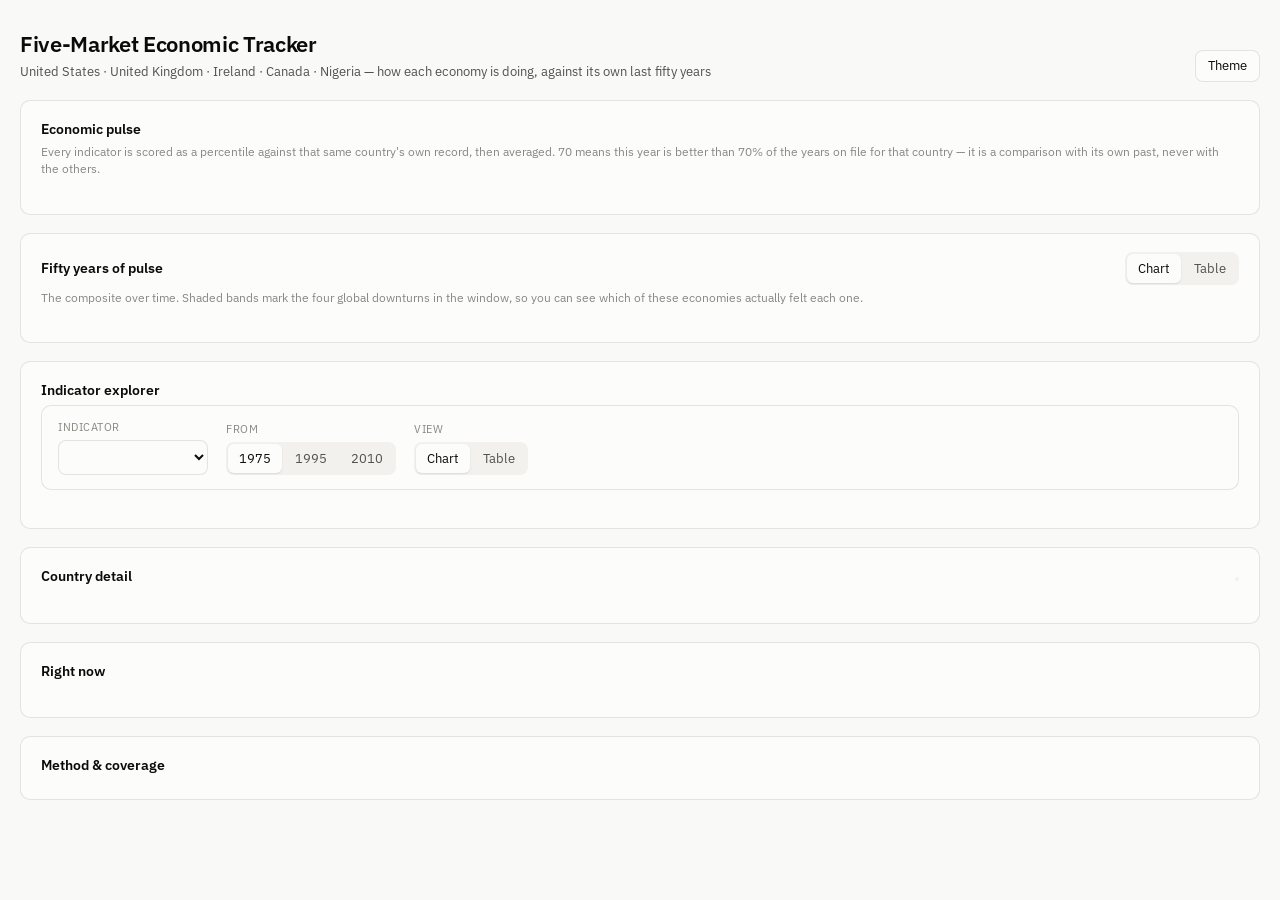
==== web/econ.html @ 4184ecdd "Use the GOV_WGI_ ids the governance series now live under The probe settled it: source=3 is right, b" ====
<!doctype html>
<html lang="en">
<head>
  <meta charset="utf-8">
  <meta name="viewport" content="width=device-width, initial-scale=1">
  <title>Five-Market Economic Tracker</title>
  <link rel="preconnect" href="https://fonts.googleapis.com">
  <link rel="preconnect" href="https://fonts.gstatic.com" crossorigin>
  <link rel="stylesheet" href="https://fonts.googleapis.com/css2?family=IBM+Plex+Mono:wght@400;500;600&family=IBM+Plex+Sans:wght@400;500;600&display=swap">
  <link rel="stylesheet" href="styles.css">
  <link rel="stylesheet" href="econ.css">
  <link rel="icon" href="data:image/svg+xml,<svg xmlns='http://www.w3.org/2000/svg' viewBox='0 0 16 16'><text y='13' font-size='13'>🌍</text></svg>">
</head>
<body>
<div class="shell">

  <header class="topbar">
    <div class="brand">
      <h1>Five-Market Economic Tracker</h1>
      <p class="sub" id="subtitle">United States · United Kingdom · Ireland · Canada · Nigeria — how each economy is doing, against its own last fifty years</p>
    </div>
    <div class="topbar-right">
      <p class="meta" id="meta"></p>
      <button class="btn" id="theme" type="button" aria-label="Switch colour theme">Theme</button>
    </div>
  </header>

  <div id="banners"></div>

  <!-- 1 ─ the headline read -->
  <section class="card">
    <div class="card-head">
      <h2>Economic pulse</h2>
      <span class="meta" id="pulse-asof"></span>
    </div>
    <p class="card-note">
      Every indicator is scored as a percentile against that same country's own record, then averaged.
      70 means this year is better than 70% of the years on file for that country — it is a comparison
      with its own past, never with the others.
    </p>
    <div class="pulse-grid" id="pulse-grid"></div>
  </section>

  <!-- 2 ─ the fifty-year view -->
  <section class="card">
    <div class="card-head">
      <h2>Fifty years of pulse</h2>
      <div class="seg" id="pulse-view" role="group" aria-label="Pulse view">
        <button type="button" data-view="chart" aria-pressed="true">Chart</button>
        <button type="button" data-view="table" aria-pressed="false">Table</button>
      </div>
    </div>
    <p class="card-note">
      The composite over time. Shaded bands mark the four global downturns in the window, so you can
      see which of these economies actually felt each one.
    </p>
    <div id="pulse-chart"></div>
    <div id="pulse-table" hidden></div>
  </section>

  <!-- 3 ─ one indicator, five countries -->
  <section class="card">
    <div class="card-head"><h2>Indicator explorer</h2></div>
    <div class="filters" role="group" aria-label="Explorer controls">
      <div class="field">
        <label class="label" for="indicator">Indicator</label>
        <select id="indicator"></select>
      </div>
      <div class="field">
        <span class="label" id="range-label">From</span>
        <div class="seg" id="range-filter" role="group" aria-labelledby="range-label">
          <button type="button" data-start="1975" aria-pressed="true">1975</button>
          <button type="button" data-start="1995" aria-pressed="false">1995</button>
          <button type="button" data-start="2010" aria-pressed="false">2010</button>
        </div>
      </div>
      <div class="field">
        <span class="label" id="explorer-view-label">View</span>
        <div class="seg" id="explorer-view" role="group" aria-labelledby="explorer-view-label">
          <button type="button" data-view="chart" aria-pressed="true">Chart</button>
          <button type="button" data-view="table" aria-pressed="false">Table</button>
        </div>
      </div>
    </div>
    <p class="card-note" id="indicator-note"></p>
    <div id="explorer-chart"></div>
    <div id="explorer-table" hidden></div>
    <div id="explorer-ranking"></div>
  </section>

  <!-- 4 ─ one country, everything -->
  <section class="card">
    <div class="card-head">
      <h2>Country detail</h2>
      <div class="seg" id="country-filter" role="group" aria-label="Country"></div>
    </div>
    <p class="card-note" id="country-note"></p>
    <div id="country-detail"></div>
  </section>

  <!-- 5 ─ the part no API covers -->
  <section class="card" id="context-card">
    <div class="card-head">
      <h2>Right now</h2>
      <span class="meta" id="context-asof"></span>
    </div>
    <p class="card-note" id="context-note"></p>
    <div id="context-body"></div>
  </section>

  <!-- 6 ─ how to read all of this -->
  <section class="card">
    <div class="card-head"><h2>Method &amp; coverage</h2></div>
    <div id="method-body"></div>
  </section>

  <footer class="foot" id="foot"></footer>
</div>
<script src="econ.js"></script>
</body>
</html>
---- web/styles.css ----
/* Palette: validated with the dataviz palette validator (3 categorical slots,
   all-pairs, light + dark). Exchange hues are always paired with a text label,
   which is also the relief for aqua's sub-3:1 contrast on the light surface. */

:root {
  color-scheme: light;
  --page: #f9f9f7;
  --surface: #fcfcfb;
  --surface-sunk: #f2f1ed;
  --ink: #0b0b0b;
  --ink-2: #52514e;
  --muted: #898781;
  --grid: #e1e0d9;
  --axis: #c3c2b7;
  --border: rgba(11, 11, 11, 0.10);
  --ring: rgba(42, 120, 214, 0.35);

  --down: #d03b3b;          /* status: critical */
  --down-soft: rgba(208, 59, 59, 0.12);
  --up: #006300;            /* delta up, light-surface success text */
  --up-soft: rgba(0, 99, 0, 0.10);
  --warn: #fab219;

  --series-1: #2a78d6;
  --ex-NYSE: #2a78d6;
  --ex-NASDAQ: #eb6834;
  --ex-LSE: #1baf7a;

  --radius: 10px;
  /* Plex Sans for text, Plex Mono for every figure: market data is read in
     columns, and monospaced digits keep those columns honest. Both degrade to
     the system stack if the webfont does not load. */
  --font: "IBM Plex Sans", system-ui, -apple-system, "Segoe UI", sans-serif;
  --font-mono: "IBM Plex Mono", ui-monospace, SFMono-Regular, Menlo, monospace;
}

@media (prefers-color-scheme: dark) {
  :root:not([data-theme="light"]) {
    color-scheme: dark;
    --page: #0d0d0d;
    --surface: #1a1a19;
    --surface-sunk: #232322;
    --ink: #ffffff;
    --ink-2: #c3c2b7;
    --muted: #898781;
    --grid: #2c2c2a;
    --axis: #383835;
    --border: rgba(255, 255, 255, 0.10);
    --ring: rgba(57, 135, 229, 0.45);
    --down: #d03b3b;
    --down-soft: rgba(208, 59, 59, 0.20);
    --up: #0ca30c;
    --up-soft: rgba(12, 163, 12, 0.16);
    --series-1: #3987e5;
    --ex-NYSE: #3987e5;
    --ex-NASDAQ: #d95926;
    --ex-LSE: #199e70;
  }
}

:root[data-theme="dark"] {
  color-scheme: dark;
  --page: #0d0d0d;
  --surface: #1a1a19;
  --surface-sunk: #232322;
  --ink: #ffffff;
  --ink-2: #c3c2b7;
  --muted: #898781;
  --grid: #2c2c2a;
  --axis: #383835;
  --border: rgba(255, 255, 255, 0.10);
  --ring: rgba(57, 135, 229, 0.45);
  --down: #d03b3b;
  --down-soft: rgba(208, 59, 59, 0.20);
  --up: #0ca30c;
  --up-soft: rgba(12, 163, 12, 0.16);
  --series-1: #3987e5;
  --ex-NYSE: #3987e5;
  --ex-NASDAQ: #d95926;
  --ex-LSE: #199e70;
}

* { box-sizing: border-box; }

body {
  margin: 0;
  padding: 0 20px 64px;
  background: var(--page);
  color: var(--ink);
  font-family: var(--font);
  font-size: 14px;
  line-height: 1.45;
  -webkit-font-smoothing: antialiased;
}

.shell { max-width: 1240px; margin: 0 auto; }

/* ---------- top bar ---------- */

.topbar {
  display: flex;
  flex-wrap: wrap;
  align-items: flex-end;
  justify-content: space-between;
  gap: 16px;
  padding: 28px 0 18px;
}

h1 { font-size: 22px; font-weight: 600; margin: 0; letter-spacing: -0.015em; }
.sub { margin: 3px 0 0; color: var(--ink-2); font-size: 13px; }

.topbar-right { display: flex; align-items: center; gap: 10px; flex-wrap: wrap; }

.meta {
  color: var(--muted);
  font-size: 12px;
  text-align: right;
  line-height: 1.5;
}
.meta strong { color: var(--ink-2); font-weight: 500; }

/* ---------- controls ---------- */

button, select, input[type="search"], input[type="range"] {
  font-family: inherit;
  font-size: 13px;
  color: var(--ink);
}

.btn {
  background: var(--surface);
  border: 1px solid var(--border);
  border-radius: 8px;
  padding: 7px 12px;
  cursor: pointer;
  line-height: 1.2;
}
.btn:hover { background: var(--surface-sunk); }
.btn:focus-visible, .seg button:focus-visible, select:focus-visible,
input:focus-visible, .bar-row:focus-visible {
  outline: 2px solid var(--ring);
  outline-offset: 2px;
}

.filters {
  display: flex;
  flex-wrap: wrap;
  align-items: flex-end;
  gap: 14px 18px;
  padding: 14px 16px;
  margin-bottom: 18px;
  background: var(--surface);
  border: 1px solid var(--border);
  border-radius: var(--radius);
}

.field { display: flex; flex-direction: column; gap: 5px; }
.field > label, .field > span.label {
  font-size: 11px;
  text-transform: uppercase;
  letter-spacing: 0.05em;
  color: var(--muted);
}

.seg { display: flex; background: var(--surface-sunk); border-radius: 8px; padding: 2px; gap: 2px; }
.seg button {
  border: 0;
  background: transparent;
  border-radius: 6px;
  padding: 6px 11px;
  cursor: pointer;
  color: var(--ink-2);
  display: inline-flex;
  align-items: center;
  gap: 6px;
}
.seg button[aria-pressed="true"] { background: var(--surface); color: var(--ink); box-shadow: 0 1px 2px rgba(0,0,0,0.10); }
.seg .dot { width: 8px; height: 8px; border-radius: 50%; flex: none; }

select, input[type="search"] {
  background: var(--surface);
  border: 1px solid var(--border);
  border-radius: 8px;
  padding: 7px 10px;
  min-width: 150px;
}

input[type="range"] { width: 170px; accent-color: var(--series-1); }
.range-row { display: flex; align-items: center; gap: 10px; }
.range-value { color: var(--ink); min-width: 88px; }
.range-value.num { font-family: var(--font-mono); font-size: 12px; }

.check { display: inline-flex; align-items: center; gap: 7px; cursor: pointer; padding-bottom: 7px; }
.check input { accent-color: var(--series-1); width: 15px; height: 15px; }

/* ---------- banner ---------- */

.banner {
  display: flex;
  gap: 10px;
  align-items: flex-start;
  padding: 11px 14px;
  border-radius: var(--radius);
  border: 1px solid var(--border);
  background: var(--surface);
  margin-bottom: 16px;
  font-size: 13px;
  color: var(--ink-2);
}
.banner.is-demo { border-left: 3px solid var(--warn); }
.banner.is-error { border-left: 3px solid var(--down); }
.banner code {
  background: var(--surface-sunk);
  padding: 1px 5px;
  border-radius: 4px;
  font-size: 12px;
}

/* ---------- cards & KPIs ---------- */

.card {
  background: var(--surface);
  border: 1px solid var(--border);
  border-radius: var(--radius);
  padding: 18px 20px 20px;
  margin-bottom: 18px;
}

.card-head { display: flex; justify-content: space-between; align-items: baseline; gap: 12px; margin-bottom: 4px; }
.card h2 { font-size: 14px; font-weight: 600; margin: 0; }
.card-note { font-size: 12px; color: var(--muted); margin: 0 0 16px; }

.kpis {
  display: grid;
  grid-template-columns: repeat(auto-fit, minmax(190px, 1fr));
  gap: 14px;
  margin-bottom: 18px;
}
.kpi {
  background: var(--surface);
  border: 1px solid var(--border);
  border-radius: var(--radius);
  padding: 14px 16px 15px;
}
.kpi .label { font-size: 11px; text-transform: uppercase; letter-spacing: 0.05em; color: var(--muted); }
.kpi .value {
  font-family: var(--font-mono);
  font-size: 29px;
  font-weight: 500;
  letter-spacing: -0.02em;
  margin-top: 4px;
  line-height: 1.1;
}
.kpi .value.down { color: var(--down); }
.kpi .foot { font-size: 12px; color: var(--ink-2); margin-top: 3px; }

/* ---------- charts ---------- */

.chart { margin-top: 6px; }

.bar-row {
  display: grid;
  grid-template-columns: 148px 1fr 104px;
  align-items: center;
  gap: 12px;
  padding: 3px 0;
  border-radius: 6px;
}
.bar-row:hover { background: var(--surface-sunk); }
.bar-label { text-align: right; overflow: hidden; }
.bar-label .tick { font-family: var(--font-mono); font-weight: 600; letter-spacing: -0.02em; }
.bar-label .sub2 { color: var(--muted); font-size: 11px; display: block; overflow: hidden; text-overflow: ellipsis; white-space: nowrap; }

.bar-track { position: relative; height: 22px; display: flex; align-items: center; }
.bar {
  height: 14px;
  border-radius: 0 4px 4px 0;
  background: var(--down);
  min-width: 2px;
}
.bar.up { background: var(--up); }
.bar-value {
  font-family: var(--font-mono);
  font-size: 12px;
  font-variant-numeric: tabular-nums;
  white-space: nowrap;
  color: var(--ink-2);
  text-align: right;
}
.bar-label .repeat {
  color: var(--down);
  font-size: 10px;
  letter-spacing: -1px;
  margin-left: 4px;
  vertical-align: 1px;
}

.axis {
  display: flex;
  justify-content: space-between;
  margin: 0 116px 0 160px;
  padding-top: 6px;
  border-top: 1px solid var(--axis);
  color: var(--muted);
  font-family: var(--font-mono);
  font-size: 11px;
  font-variant-numeric: tabular-nums;
}
.axis-title { margin-left: 160px; color: var(--muted); font-size: 11px; padding-top: 2px; }

.exchange-bars { display: flex; flex-direction: column; gap: 14px; margin-top: 14px; }
.ex-row .ex-head { display: flex; align-items: center; gap: 8px; margin-bottom: 6px; }
.ex-row .dot { width: 9px; height: 9px; border-radius: 50%; flex: none; }
.ex-row .ex-name { font-weight: 500; }
.ex-row .ex-val { margin-left: auto; font-family: var(--font-mono); color: var(--ink-2); font-size: 12px; }
.ex-track { height: 10px; background: var(--surface-sunk); border-radius: 5px; overflow: hidden; }
.ex-fill { height: 100%; border-radius: 5px; }

/* ---------- table ---------- */

.table-wrap { overflow-x: auto; margin-top: 10px; }
table { border-collapse: collapse; width: 100%; font-size: 13px; }
th, td { text-align: right; padding: 8px 10px; white-space: nowrap; }
th:first-child, td:first-child, th:nth-child(2), td:nth-child(2) { text-align: left; }
thead th {
  font-size: 11px;
  text-transform: uppercase;
  letter-spacing: 0.04em;
  color: var(--muted);
  font-weight: 500;
  border-bottom: 1px solid var(--axis);
  position: sticky;
  top: 0;
  background: var(--surface);
  cursor: pointer;
  user-select: none;
}
thead th[aria-sort="ascending"]::after { content: " ↑"; }
thead th[aria-sort="descending"]::after { content: " ↓"; }
tbody tr { border-bottom: 1px solid var(--grid); }
tbody tr:hover { background: var(--surface-sunk); }
td.num { font-family: var(--font-mono); font-variant-numeric: tabular-nums; font-size: 12.5px; }
tbody td:first-child { font-family: var(--font-mono); font-weight: 500; }
td .name { color: var(--ink-2); }
.pill {
  display: inline-flex;
  align-items: center;
  gap: 6px;
  font-size: 12px;
}
.pill .dot { width: 8px; height: 8px; border-radius: 50%; flex: none; }
.delta { font-variant-numeric: tabular-nums; font-weight: 500; }
#tooltip .tt-row .v, .kpi .foot .num { font-family: var(--font-mono); }
.delta.down { color: var(--down); }
.delta.up { color: var(--up); }
.badge {
  display: inline-flex;
  align-items: center;
  gap: 4px;
  font-size: 11px;
  padding: 2px 7px;
  border-radius: 999px;
  background: var(--down-soft);
  color: var(--down);
  white-space: nowrap;
}
.spark { display: block; }

.empty { padding: 34px 8px; text-align: center; color: var(--muted); }

/* ---------- tooltip ---------- */

#tooltip {
  position: fixed;
  z-index: 40;
  pointer-events: none;
  opacity: 0;
  transition: opacity 90ms ease;
  background: var(--surface);
  border: 1px solid var(--border);
  border-radius: 8px;
  box-shadow: 0 6px 22px rgba(0, 0, 0, 0.16);
  padding: 10px 12px;
  min-width: 176px;
  font-size: 12px;
}
#tooltip[data-open="true"] { opacity: 1; }
#tooltip .tt-title { font-weight: 600; font-size: 13px; }
#tooltip .tt-sub { color: var(--muted); margin-bottom: 7px; }
#tooltip .tt-row { display: flex; justify-content: space-between; gap: 18px; padding: 2px 0; }
#tooltip .tt-row .k { color: var(--ink-2); display: inline-flex; align-items: center; gap: 6px; }
#tooltip .tt-row .v { font-family: var(--font-mono); font-variant-numeric: tabular-nums; font-weight: 500; }
#tooltip .key-line { width: 12px; height: 2px; border-radius: 1px; display: inline-block; }

/* ---------- misc ---------- */

.is-loading { opacity: 0.55; transition: opacity 120ms ease; }
.visually-hidden {
  position: absolute; width: 1px; height: 1px; margin: -1px;
  padding: 0; overflow: hidden; clip: rect(0 0 0 0); white-space: nowrap; border: 0;
}
footer.foot { color: var(--muted); font-size: 12px; padding-top: 6px; }

@media (max-width: 720px) {
  .meta { text-align: left; }
  .topbar-right { width: 100%; }
  .bar-row { grid-template-columns: 96px 1fr 76px; }
  .axis { margin: 0 88px 0 108px; }
  .axis-title { margin-left: 108px; }
  .kpi .value { font-size: 26px; }
}
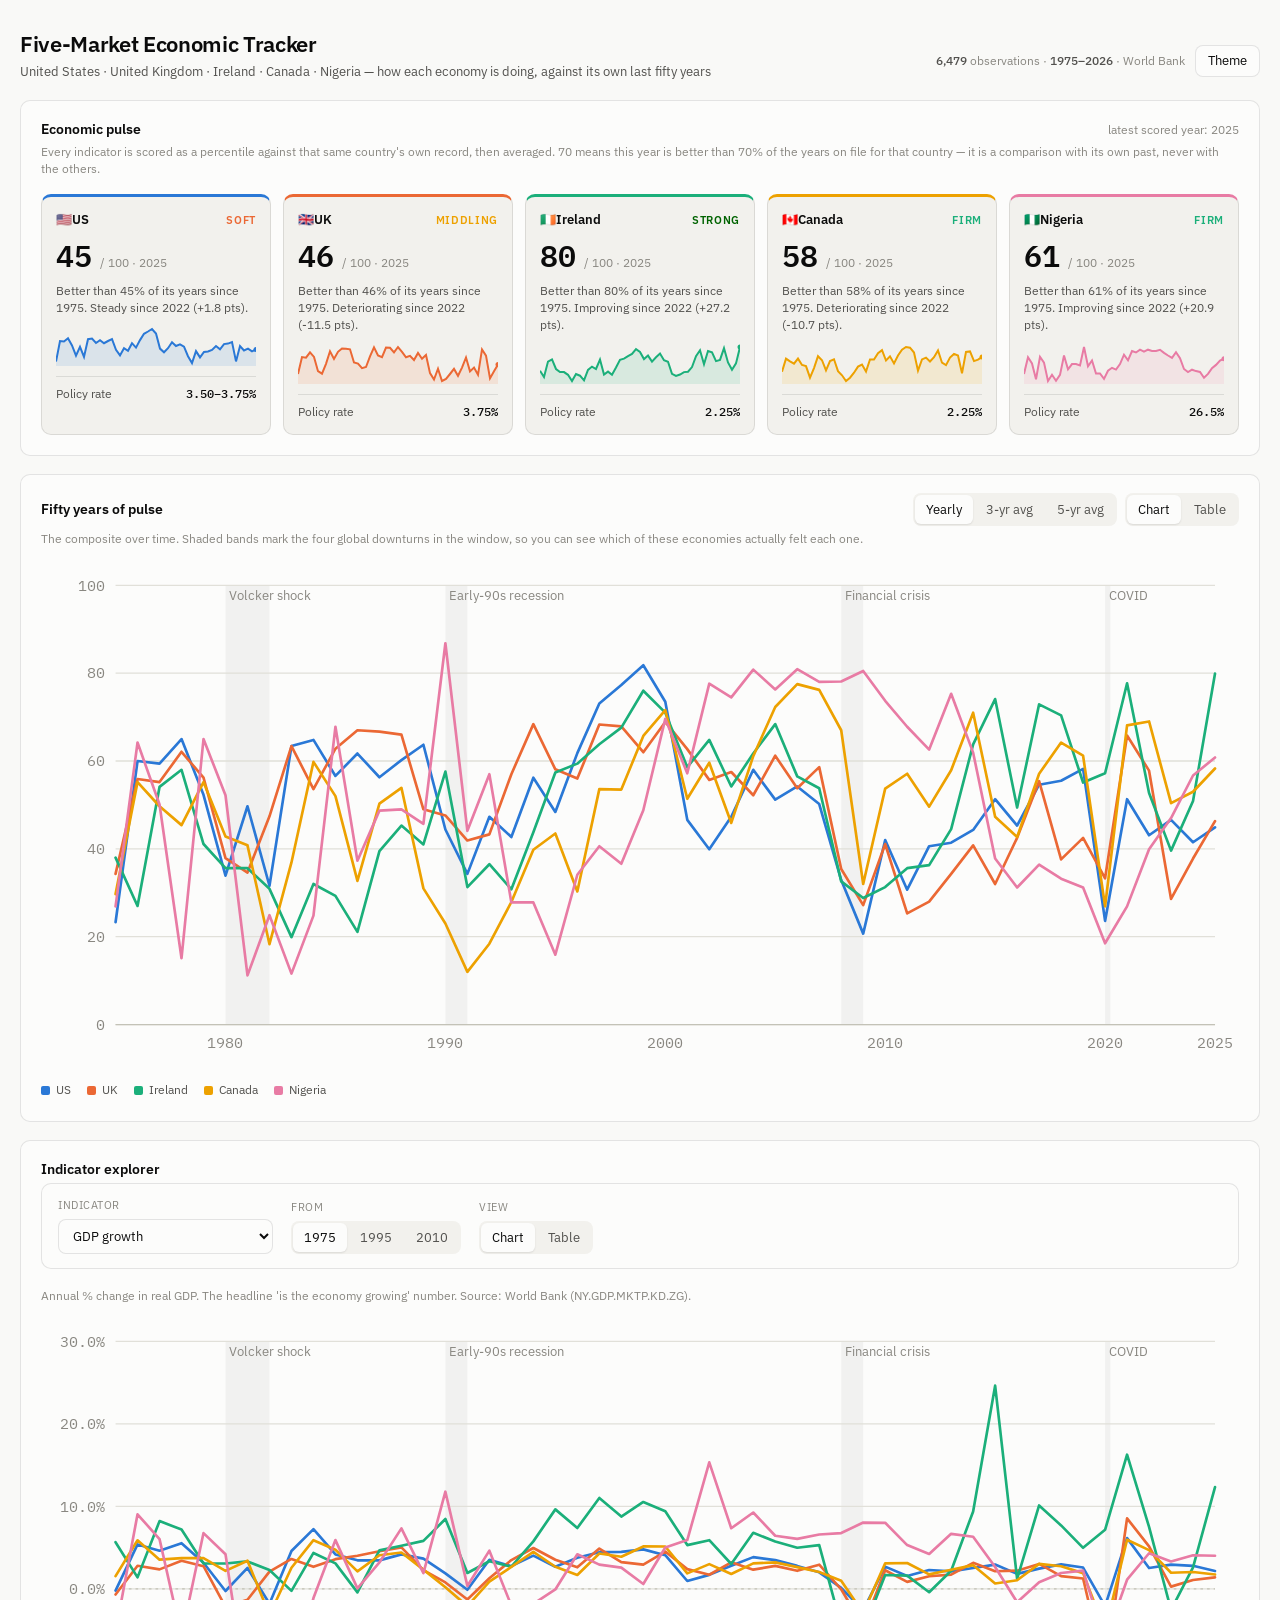
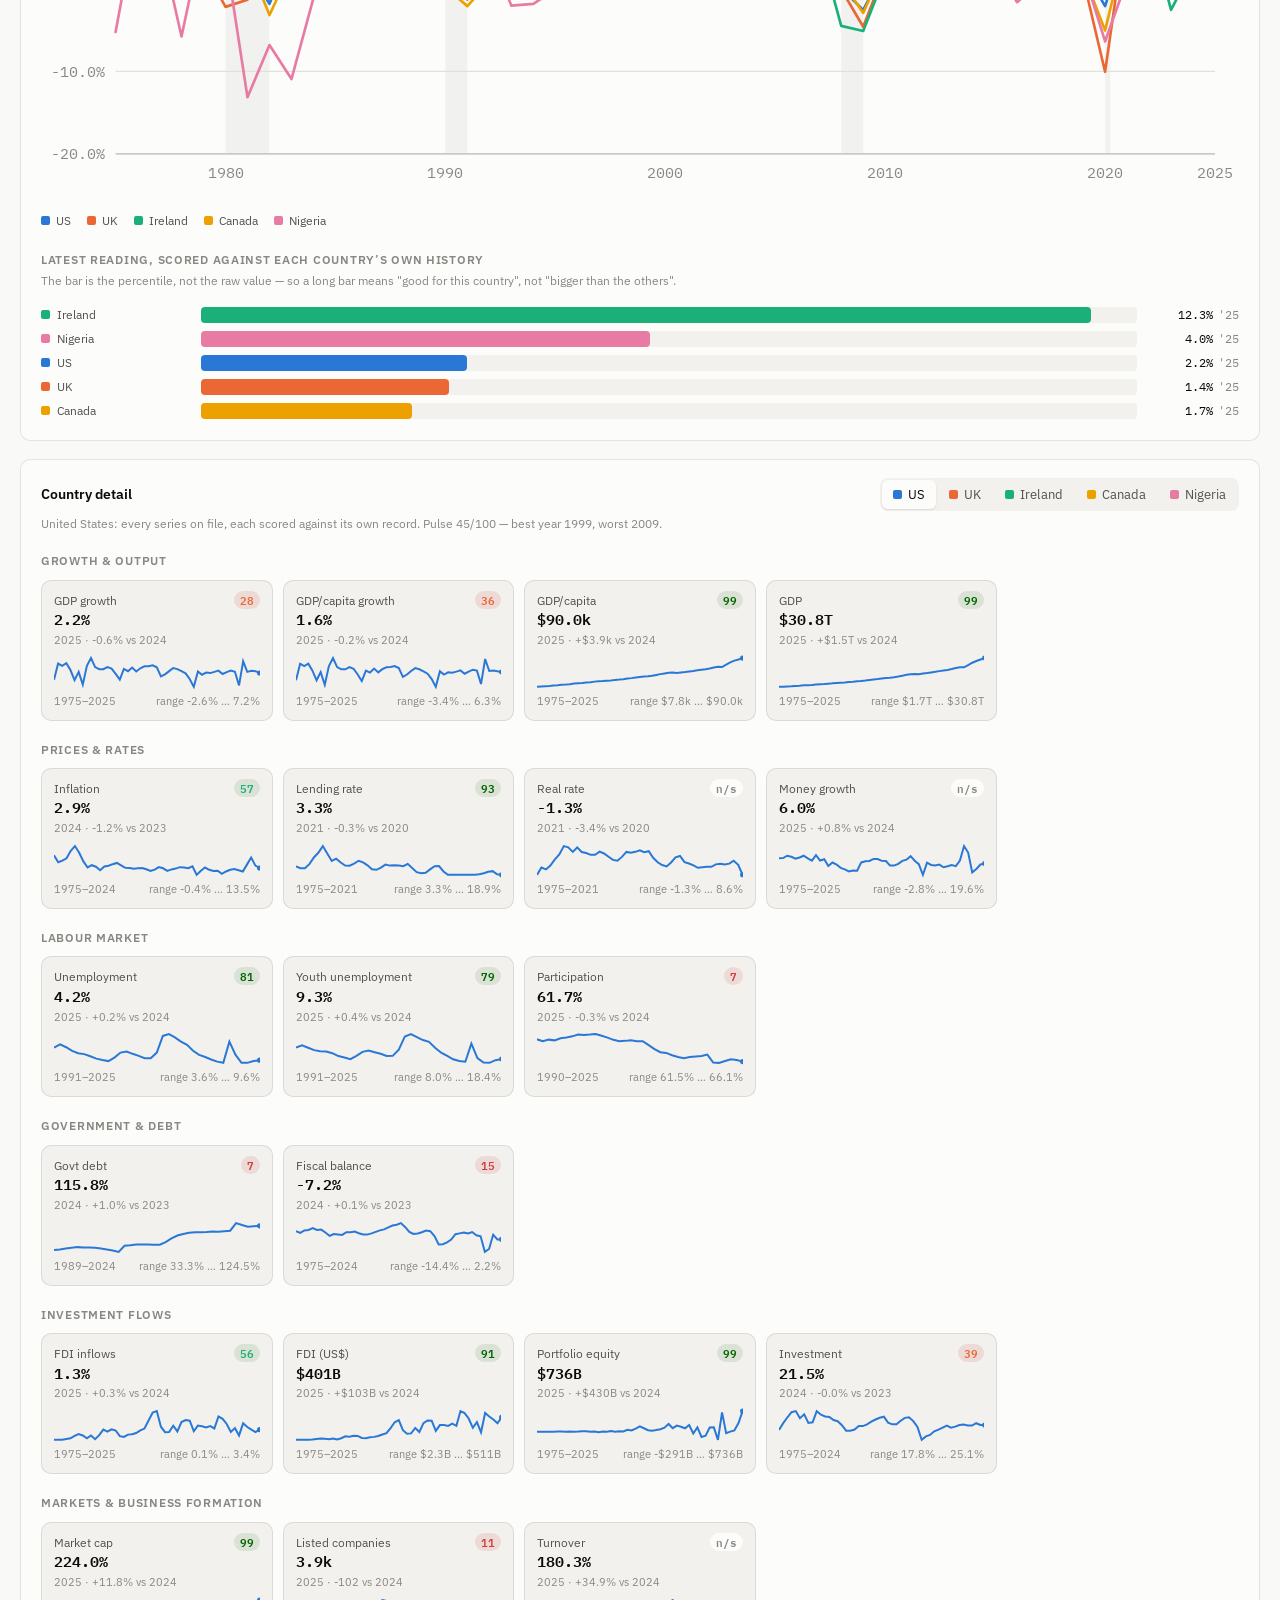
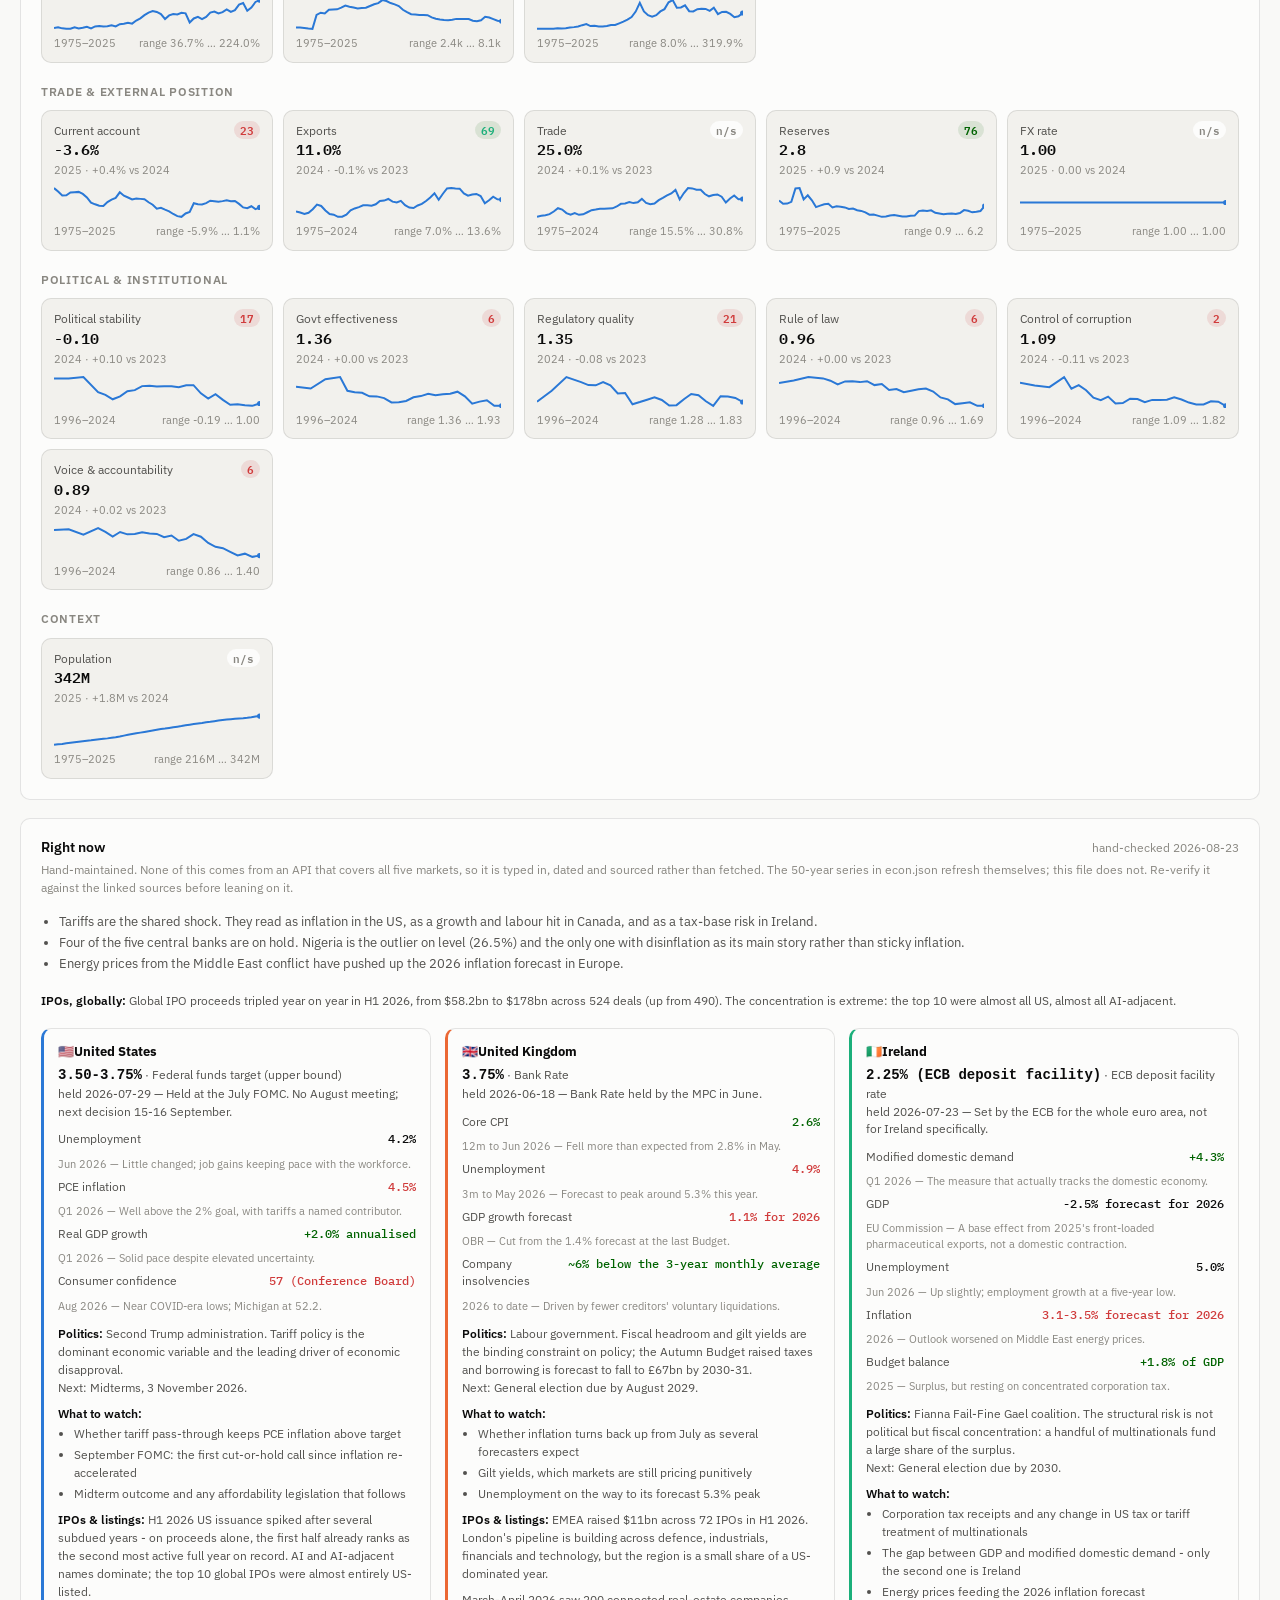
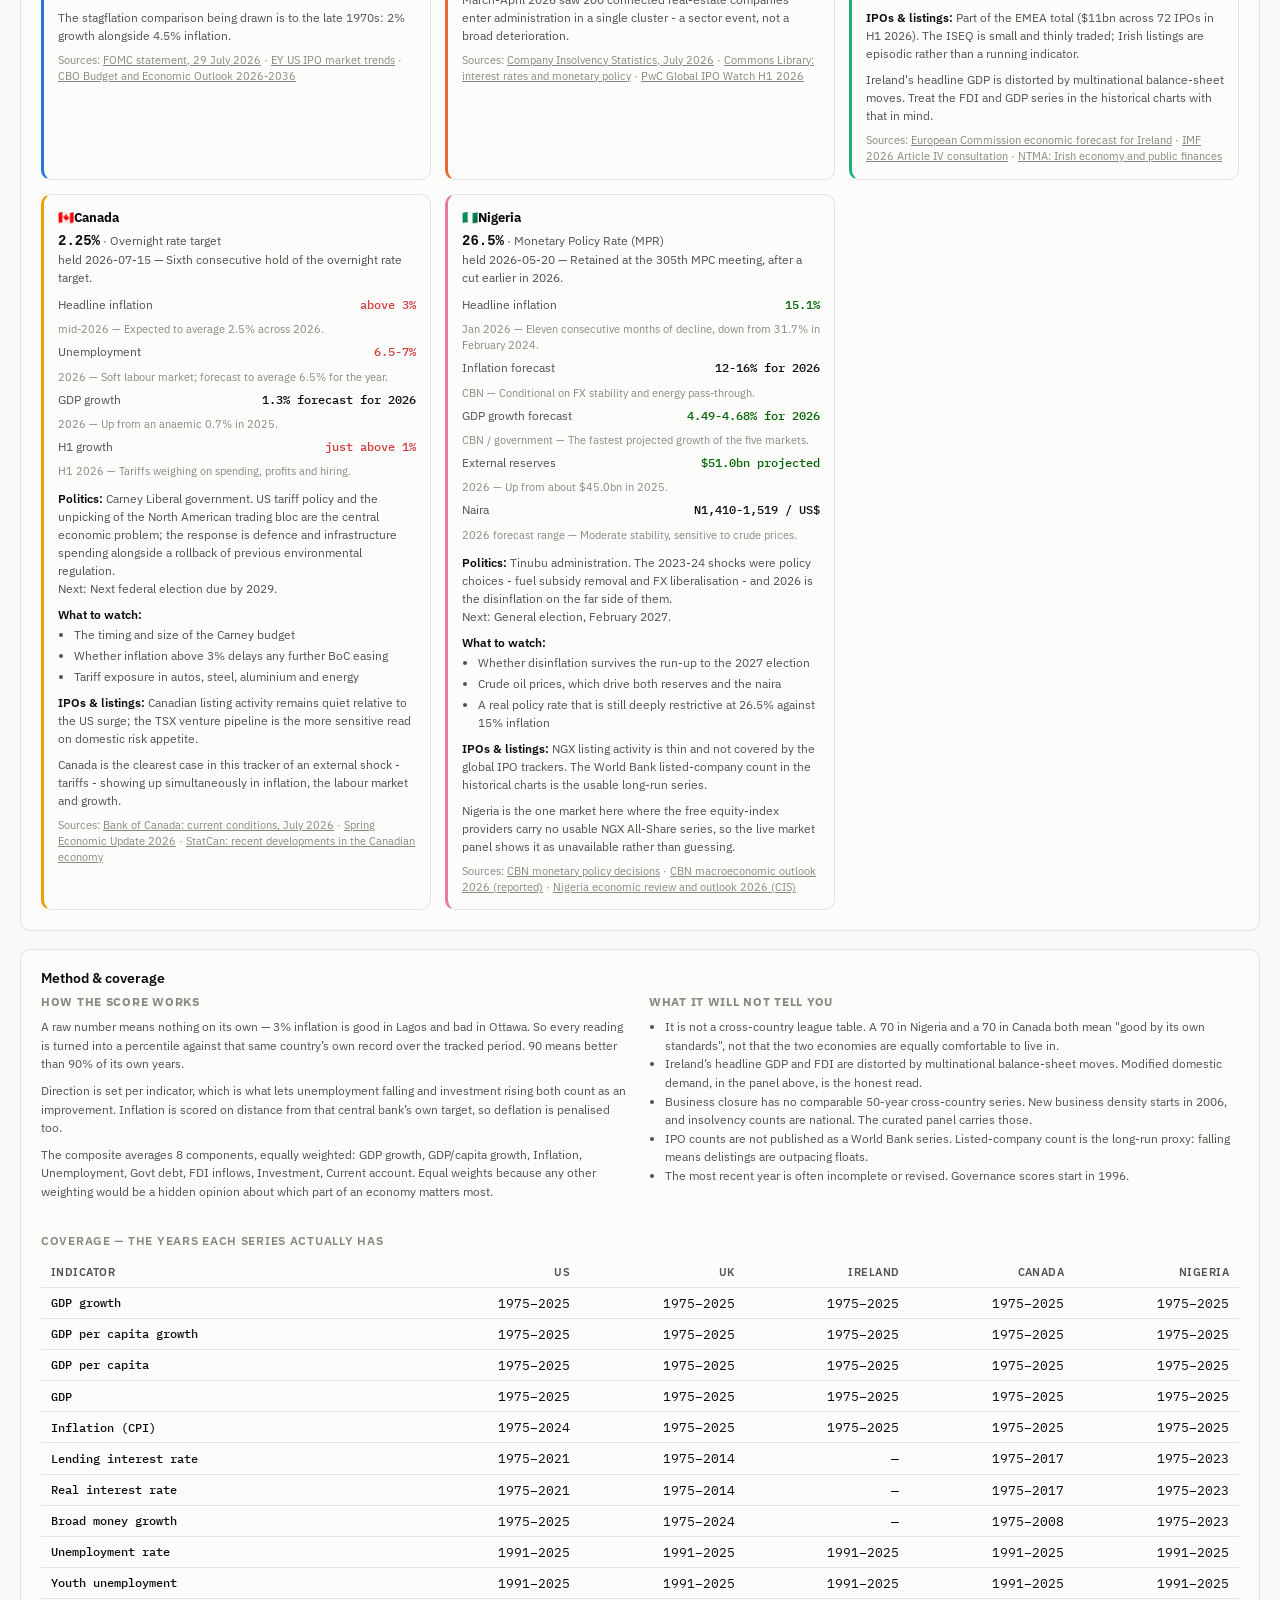
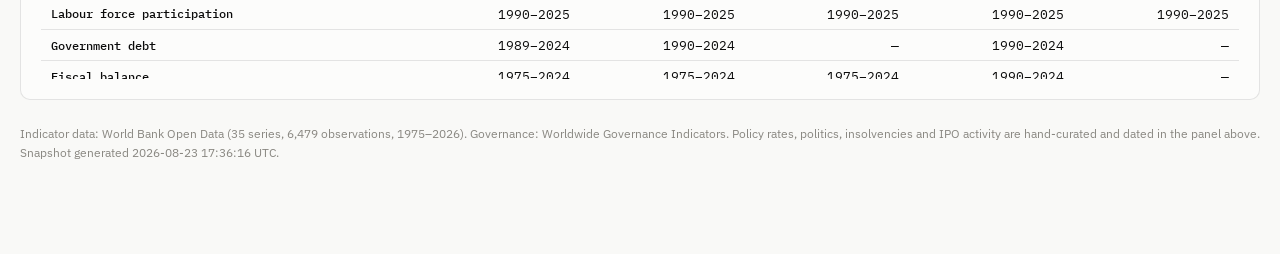
==== commit c21c0a51: "Add the economic tracker dashboard Six sections: the five pulse cards, the fifty-year composite with" ====
--- a/web/econ.html
+++ b/web/econ.html
@@ -45,9 +45,16 @@
   <section class="card">
     <div class="card-head">
       <h2>Fifty years of pulse</h2>
-      <div class="seg" id="pulse-view" role="group" aria-label="Pulse view">
-        <button type="button" data-view="chart" aria-pressed="true">Chart</button>
-        <button type="button" data-view="table" aria-pressed="false">Table</button>
+      <div style="display:flex;gap:8px;flex-wrap:wrap">
+        <div class="seg" id="pulse-smooth" role="group" aria-label="Smoothing">
+          <button type="button" data-smooth="raw" aria-pressed="true">Yearly</button>
+          <button type="button" data-smooth="avg3" aria-pressed="false">3-yr avg</button>
+          <button type="button" data-smooth="avg5" aria-pressed="false">5-yr avg</button>
+        </div>
+        <div class="seg" id="pulse-view" role="group" aria-label="Pulse view">
+          <button type="button" data-view="chart" aria-pressed="true">Chart</button>
+          <button type="button" data-view="table" aria-pressed="false">Table</button>
+        </div>
       </div>
     </div>
     <p class="card-note">
--- a/web/econ.css
+++ b/web/econ.css
@@ -0,0 +1,272 @@
+/* Economic tracker — layers on top of styles.css, which owns the base tokens.
+
+   Five categorical slots, taken in fixed order from the validated palette and
+   re-run through the validator for both modes:
+     light  #2a78d6,#eb6834,#1baf7a,#eda100,#e87ba4  → all checks pass
+     dark   #3987e5,#d95926,#199e70,#c98500,#d55181  → all checks pass
+   Light mode warns on contrast for aqua/yellow/magenta, so every chart here
+   ships the table view that the relief rule asks for.
+
+   Colour follows the country, never its rank or its position in a filtered
+   list, so a country keeps its hue everywhere on the page. */
+
+:root {
+  --c-USA: #2a78d6;
+  --c-GBR: #eb6834;
+  --c-IRL: #1baf7a;
+  --c-CAN: #eda100;
+  --c-NGA: #e87ba4;
+
+  /* Status ramp for the pulse bands. Reserved: never reused as a series hue. */
+  --band-strong: #006300;
+  --band-firm: #1baf7a;
+  --band-middling: #eda100;
+  --band-soft: #eb6834;
+  --band-weak: #d03b3b;
+  --band-unknown: #898781;
+}
+
+@media (prefers-color-scheme: dark) {
+  :root:not([data-theme="light"]) {
+    --c-USA: #3987e5;
+    --c-GBR: #d95926;
+    --c-IRL: #199e70;
+    --c-CAN: #c98500;
+    --c-NGA: #d55181;
+    --band-strong: #0ca30c;
+    --band-firm: #199e70;
+    --band-middling: #c98500;
+    --band-soft: #d95926;
+    --band-weak: #d03b3b;
+  }
+}
+
+:root[data-theme="dark"] {
+  --c-USA: #3987e5;
+  --c-GBR: #d95926;
+  --c-IRL: #199e70;
+  --c-CAN: #c98500;
+  --c-NGA: #d55181;
+  --band-strong: #0ca30c;
+  --band-firm: #199e70;
+  --band-middling: #c98500;
+  --band-soft: #d95926;
+  --band-weak: #d03b3b;
+}
+
+/* ── pulse cards ──────────────────────────────────────────────────────── */
+
+.pulse-grid {
+  display: grid;
+  grid-template-columns: repeat(auto-fit, minmax(230px, 1fr));
+  gap: 12px;
+}
+
+.pulse-card {
+  background: var(--surface-sunk);
+  border: 1px solid var(--border);
+  border-radius: var(--radius);
+  padding: 14px;
+  border-top: 3px solid var(--accent, var(--muted));
+  display: flex;
+  flex-direction: column;
+  gap: 10px;
+}
+
+.pulse-top { display: flex; align-items: baseline; justify-content: space-between; gap: 8px; }
+.pulse-name { font-size: 13px; font-weight: 600; display: flex; align-items: center; gap: 6px; }
+.pulse-score {
+  font-family: var(--font-mono);
+  font-size: 30px;
+  font-weight: 600;
+  line-height: 1;
+  font-variant-numeric: tabular-nums;
+}
+.pulse-band {
+  font-size: 11px;
+  text-transform: uppercase;
+  letter-spacing: 0.06em;
+  font-weight: 600;
+}
+.pulse-band[data-band="strong"] { color: var(--band-strong); }
+.pulse-band[data-band="firm"] { color: var(--band-firm); }
+.pulse-band[data-band="middling"] { color: var(--band-middling); }
+.pulse-band[data-band="soft"] { color: var(--band-soft); }
+.pulse-band[data-band="weak"] { color: var(--band-weak); }
+.pulse-band[data-band="unknown"] { color: var(--band-unknown); }
+
+.pulse-read { font-size: 12px; color: var(--ink-2); line-height: 1.45; margin: 0; }
+.pulse-spark { height: 40px; }
+.pulse-rate {
+  display: flex; justify-content: space-between; gap: 8px;
+  font-size: 12px; color: var(--ink-2);
+  border-top: 1px solid var(--border); padding-top: 8px;
+}
+.pulse-rate .val { font-family: var(--font-mono); color: var(--ink); font-weight: 500; }
+
+/* ── charts ───────────────────────────────────────────────────────────── */
+
+.figure { position: relative; }
+.figure svg { display: block; width: 100%; height: auto; }
+.figure .grid-line { stroke: var(--grid); stroke-width: 1; }
+.figure .axis-line { stroke: var(--axis); stroke-width: 1; }
+.figure .tick-text { fill: var(--muted); font-size: 11px; font-family: var(--font-mono); }
+.figure .axis-title { fill: var(--muted); font-size: 11px; }
+.figure .series-line { fill: none; stroke-width: 2; stroke-linejoin: round; stroke-linecap: round; }
+.figure .era-band { fill: var(--ink); opacity: 0.045; }
+.figure .era-label { fill: var(--muted); font-size: 10px; }
+.figure .crosshair { stroke: var(--axis); stroke-width: 1; stroke-dasharray: 3 3; }
+/* 2px surface ring keeps overlapping markers legible where lines cross. */
+.figure .hover-dot { stroke: var(--surface); stroke-width: 2; }
+.figure .zero-line { stroke: var(--axis); stroke-width: 1; stroke-dasharray: 2 3; }
+
+.chart-hit { position: absolute; inset: 0; cursor: crosshair; }
+
+.tooltip {
+  position: absolute;
+  z-index: 5;
+  pointer-events: none;
+  background: var(--surface);
+  border: 1px solid var(--border);
+  border-radius: 8px;
+  box-shadow: 0 6px 20px rgba(0, 0, 0, 0.16);
+  padding: 8px 10px;
+  font-size: 12px;
+  min-width: 150px;
+}
+.tooltip[hidden] { display: none; }
+.tooltip .tt-year { font-weight: 600; margin-bottom: 5px; font-family: var(--font-mono); }
+.tooltip .tt-row { display: flex; align-items: center; gap: 7px; justify-content: space-between; }
+.tooltip .tt-name { display: flex; align-items: center; gap: 6px; color: var(--ink-2); }
+.tooltip .tt-val { font-family: var(--font-mono); font-variant-numeric: tabular-nums; }
+
+.swatch { width: 9px; height: 9px; border-radius: 2px; flex: none; }
+
+.legend {
+  display: flex; flex-wrap: wrap; gap: 6px 16px;
+  margin: 10px 0 0; padding: 0; list-style: none;
+  font-size: 12px; color: var(--ink-2);
+}
+.legend li { display: flex; align-items: center; gap: 6px; }
+.legend button {
+  display: flex; align-items: center; gap: 6px;
+  background: none; border: 0; padding: 2px 0; cursor: pointer;
+  font: inherit; color: inherit;
+}
+.legend button[aria-pressed="false"] { opacity: 0.38; }
+
+/* ── tables ───────────────────────────────────────────────────────────── */
+
+.data-table { width: 100%; border-collapse: collapse; font-size: 12px; }
+.data-table th, .data-table td {
+  padding: 6px 10px; text-align: right; border-bottom: 1px solid var(--border);
+  white-space: nowrap;
+}
+.data-table th:first-child, .data-table td:first-child { text-align: left; }
+.data-table thead th {
+  position: sticky; top: 0; background: var(--surface);
+  font-weight: 600; color: var(--ink-2); font-size: 11px;
+  text-transform: uppercase; letter-spacing: 0.04em;
+}
+.data-table td.num { font-family: var(--font-mono); font-variant-numeric: tabular-nums; }
+.data-table .country-cell { display: flex; align-items: center; gap: 7px; }
+.scroll-y { max-height: 420px; overflow-y: auto; overflow-x: auto; }
+
+/* ── ranking strip ────────────────────────────────────────────────────── */
+
+.rank-list { display: grid; gap: 6px; margin-top: 16px; }
+.rank-row { display: grid; grid-template-columns: 150px 1fr 92px; gap: 10px; align-items: center; font-size: 12px; }
+.rank-name { display: flex; align-items: center; gap: 7px; color: var(--ink-2); }
+.rank-track { background: var(--surface-sunk); border-radius: 4px; height: 16px; position: relative; }
+.rank-fill { height: 100%; border-radius: 4px; }
+.rank-value { font-family: var(--font-mono); text-align: right; font-variant-numeric: tabular-nums; }
+
+/* ── small multiples ──────────────────────────────────────────────────── */
+
+.family-block { margin-top: 20px; }
+.family-block > h3 {
+  font-size: 12px; text-transform: uppercase; letter-spacing: 0.06em;
+  color: var(--muted); margin: 0 0 10px; font-weight: 600;
+}
+.mini-grid { display: grid; grid-template-columns: repeat(auto-fill, minmax(215px, 1fr)); gap: 10px; }
+.mini {
+  border: 1px solid var(--border); border-radius: var(--radius);
+  padding: 10px 12px; background: var(--surface-sunk);
+}
+.mini-head { display: flex; justify-content: space-between; align-items: baseline; gap: 8px; }
+.mini-label { font-size: 12px; color: var(--ink-2); }
+.mini-value { font-family: var(--font-mono); font-size: 15px; font-weight: 600; font-variant-numeric: tabular-nums; }
+.mini-sub { font-size: 11px; color: var(--muted); margin: 2px 0 6px; }
+.mini-spark { height: 34px; }
+.mini-foot { display: flex; justify-content: space-between; gap: 8px; font-size: 11px; color: var(--muted); margin-top: 5px; }
+
+.pct-badge {
+  font-family: var(--font-mono); font-size: 11px; font-weight: 600;
+  padding: 1px 6px; border-radius: 20px; white-space: nowrap;
+}
+.pct-badge[data-band="strong"] { color: var(--band-strong); background: var(--up-soft); }
+.pct-badge[data-band="firm"] { color: var(--band-firm); background: var(--up-soft); }
+.pct-badge[data-band="middling"] { color: var(--band-middling); background: var(--surface); }
+.pct-badge[data-band="soft"] { color: var(--band-soft); background: var(--down-soft); }
+.pct-badge[data-band="weak"] { color: var(--band-weak); background: var(--down-soft); }
+.pct-badge[data-band="unknown"] { color: var(--band-unknown); background: var(--surface); }
+
+/* ── the curated "right now" panel ────────────────────────────────────── */
+
+.ctx-grid { display: grid; grid-template-columns: repeat(auto-fit, minmax(300px, 1fr)); gap: 14px; }
+.ctx-card {
+  border: 1px solid var(--border); border-radius: var(--radius);
+  padding: 14px; border-left: 3px solid var(--accent, var(--muted));
+}
+.ctx-card h3 { font-size: 13px; margin: 0 0 3px; display: flex; align-items: center; gap: 7px; }
+.ctx-rate { font-size: 12px; color: var(--ink-2); margin: 0 0 10px; }
+.ctx-rate strong { font-family: var(--font-mono); color: var(--ink); font-size: 14px; }
+.ctx-signals { list-style: none; margin: 0 0 10px; padding: 0; display: grid; gap: 5px; }
+.ctx-signals li { display: grid; grid-template-columns: 1fr auto; gap: 10px; font-size: 12px; align-items: baseline; }
+.ctx-signals .sig-label { color: var(--ink-2); }
+.ctx-signals .sig-value { font-family: var(--font-mono); font-weight: 500; text-align: right; }
+.ctx-signals .sig-value[data-tone="good"] { color: var(--up); }
+.ctx-signals .sig-value[data-tone="bad"] { color: var(--down); }
+.ctx-signals .sig-note { grid-column: 1 / -1; color: var(--muted); font-size: 11px; margin-top: -1px; }
+.ctx-block { font-size: 12px; color: var(--ink-2); line-height: 1.5; margin: 0 0 8px; }
+.ctx-block strong { color: var(--ink); font-weight: 600; }
+.ctx-watch { margin: 0 0 8px; padding-left: 16px; font-size: 12px; color: var(--ink-2); line-height: 1.5; }
+.ctx-watch li { margin-bottom: 3px; }
+.ctx-sources { font-size: 11px; color: var(--muted); margin: 8px 0 0; }
+.ctx-sources a { color: var(--muted); }
+.ctx-sources a:hover { color: var(--ink-2); }
+
+.themes { margin: 0 0 18px; padding-left: 18px; font-size: 13px; color: var(--ink-2); line-height: 1.6; }
+
+/* ── method ───────────────────────────────────────────────────────────── */
+
+.method-cols { display: grid; grid-template-columns: repeat(auto-fit, minmax(280px, 1fr)); gap: 18px; }
+.method-cols h3 { font-size: 12px; text-transform: uppercase; letter-spacing: 0.06em; color: var(--muted); margin: 0 0 8px; }
+.method-cols p, .method-cols li { font-size: 12px; color: var(--ink-2); line-height: 1.55; }
+.method-cols ul { padding-left: 16px; margin: 0; }
+.method-cols p { margin: 0 0 8px; }
+
+.foot { color: var(--muted); font-size: 11px; padding: 4px 0 28px; line-height: 1.6; }
+.foot a { color: var(--muted); }
+
+@media (max-width: 620px) {
+  .rank-row { grid-template-columns: 106px 1fr 74px; }
+  .pulse-score { font-size: 26px; }
+}
+
+/* ── narrow screens ───────────────────────────────────────────────────────
+   The country filter is five buttons wide and the coverage table is six
+   columns wide; neither fits a phone, so let the first wrap and the second
+   scroll inside its own box rather than pushing the page sideways. */
+
+.card-head { flex-wrap: wrap; }
+#country-filter { flex-wrap: wrap; }
+.table-wrap, .scroll-y { max-width: 100%; min-width: 0; }
+
+@media (max-width: 520px) {
+  .seg { flex-wrap: wrap; }
+  .seg button { padding-left: 8px; padding-right: 8px; }
+  .filters { grid-template-columns: 1fr; }
+  .ctx-signals li { grid-template-columns: 1fr; }
+  .ctx-signals .sig-value { text-align: left; }
+}
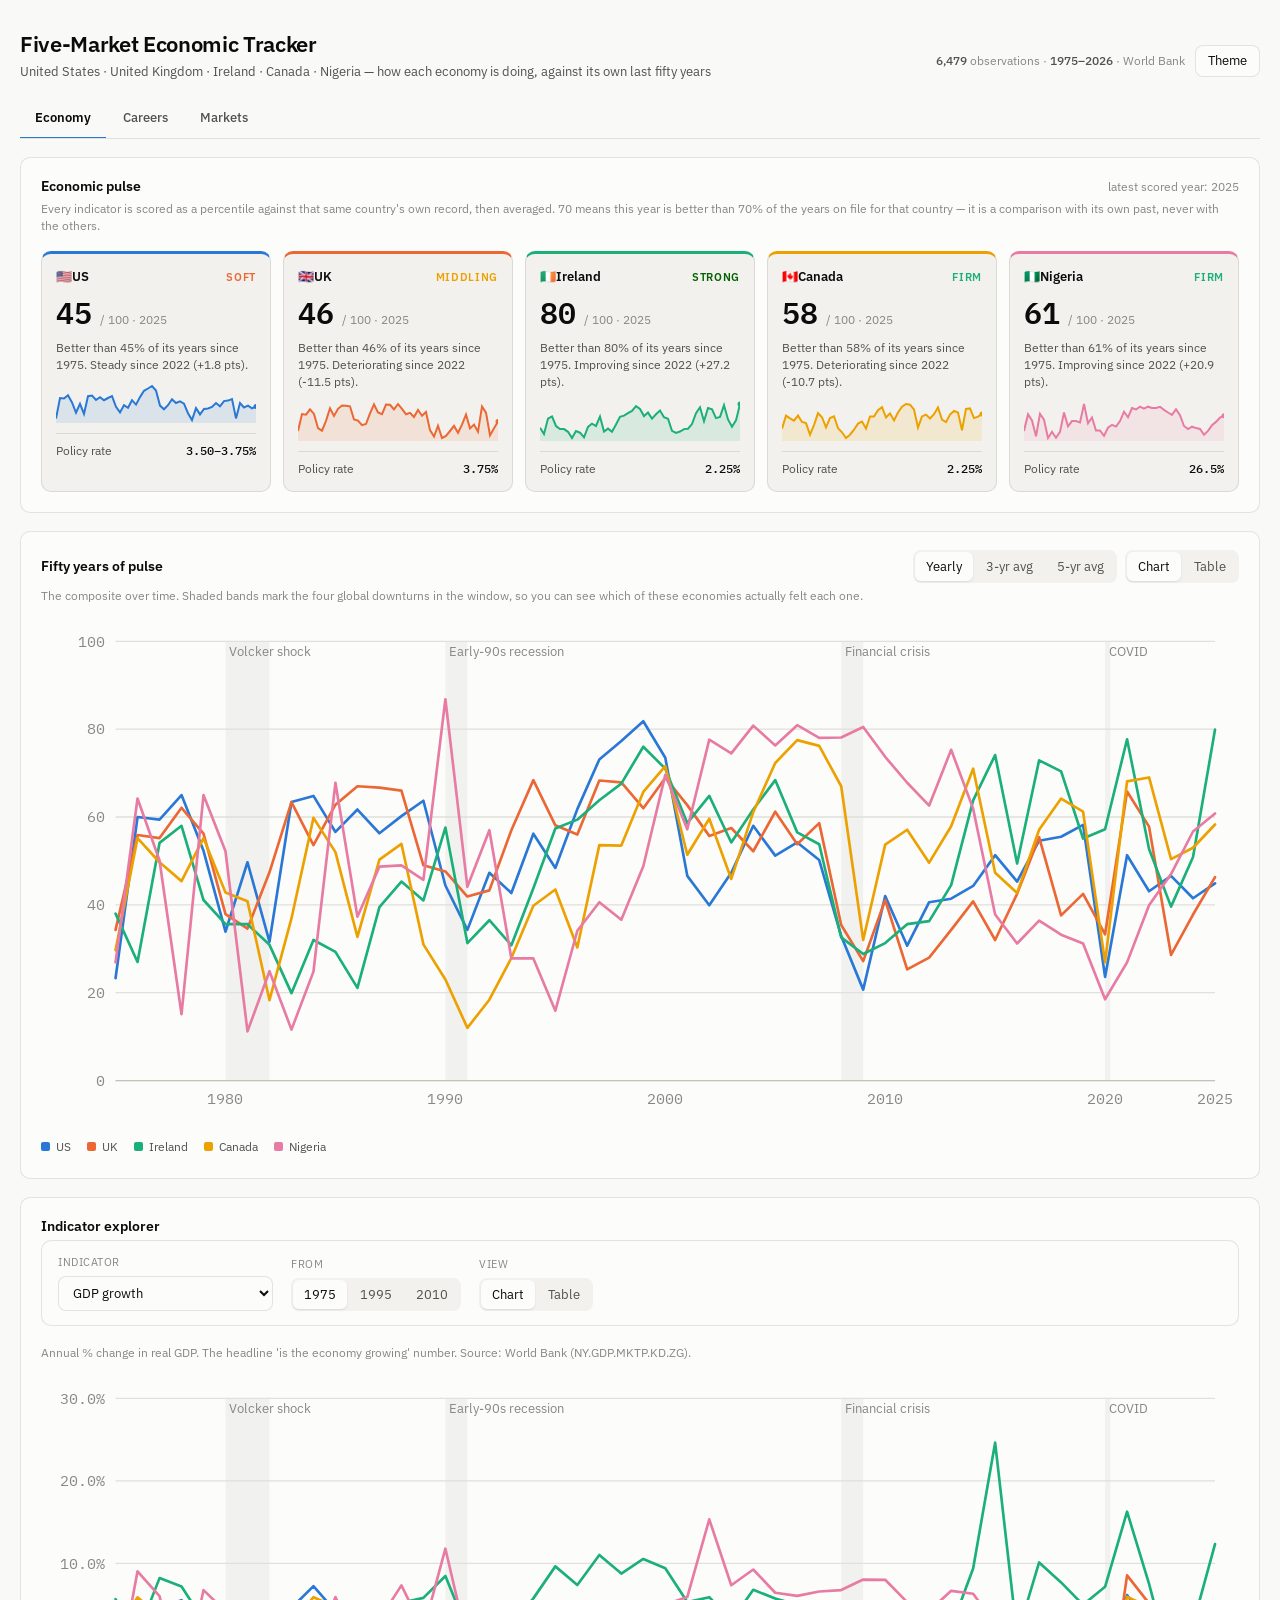
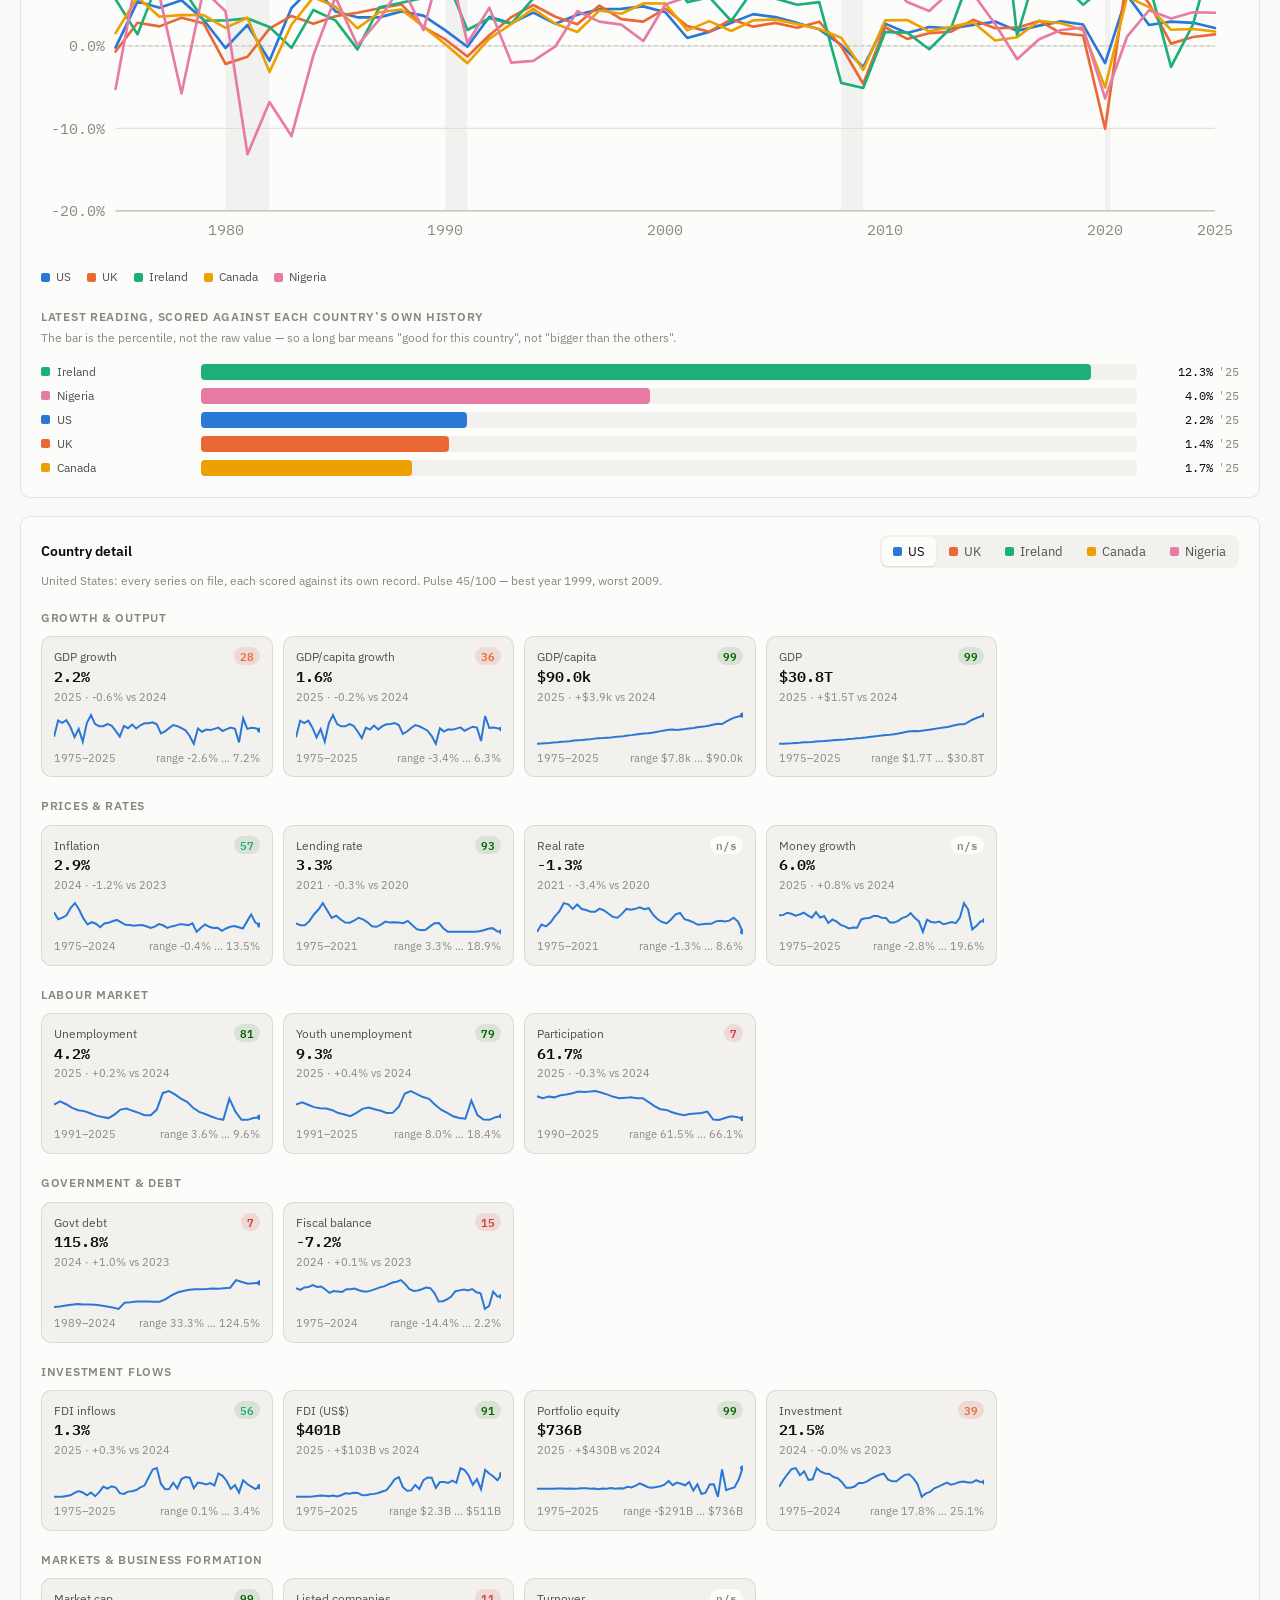
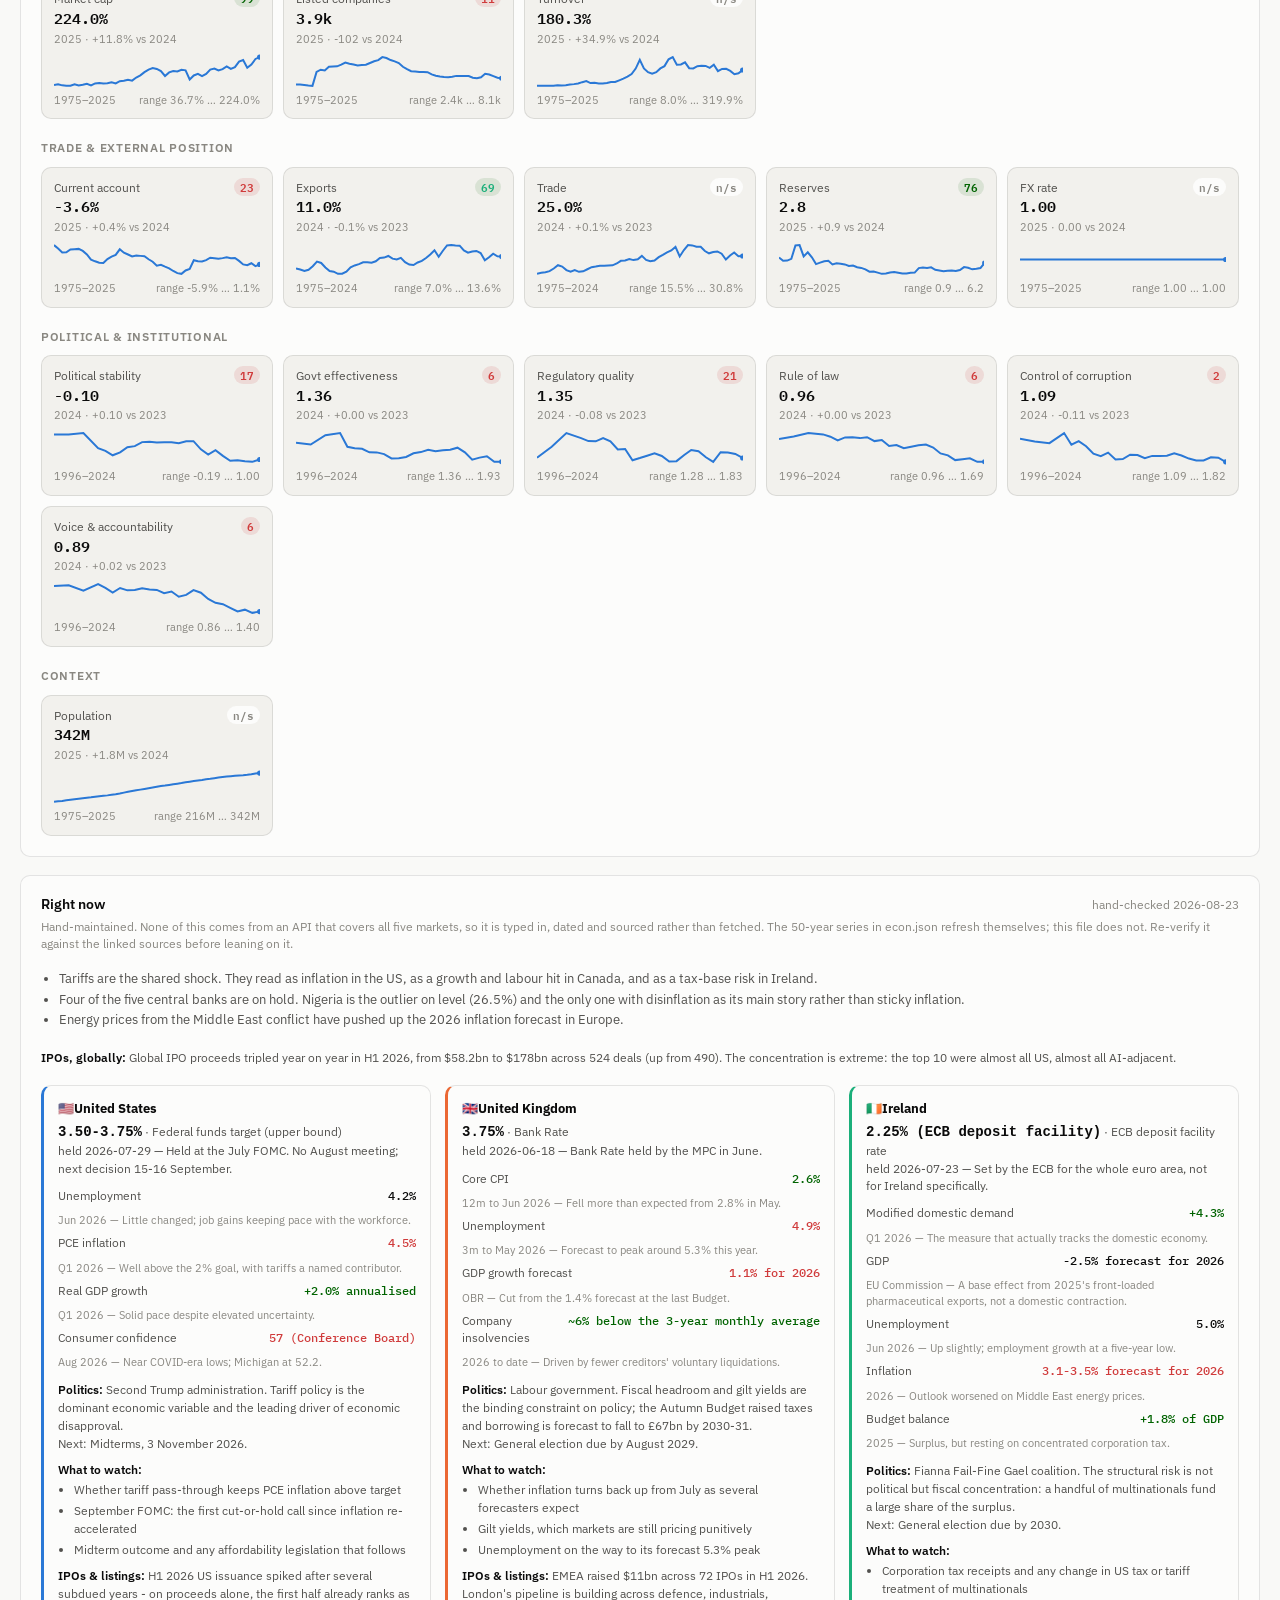
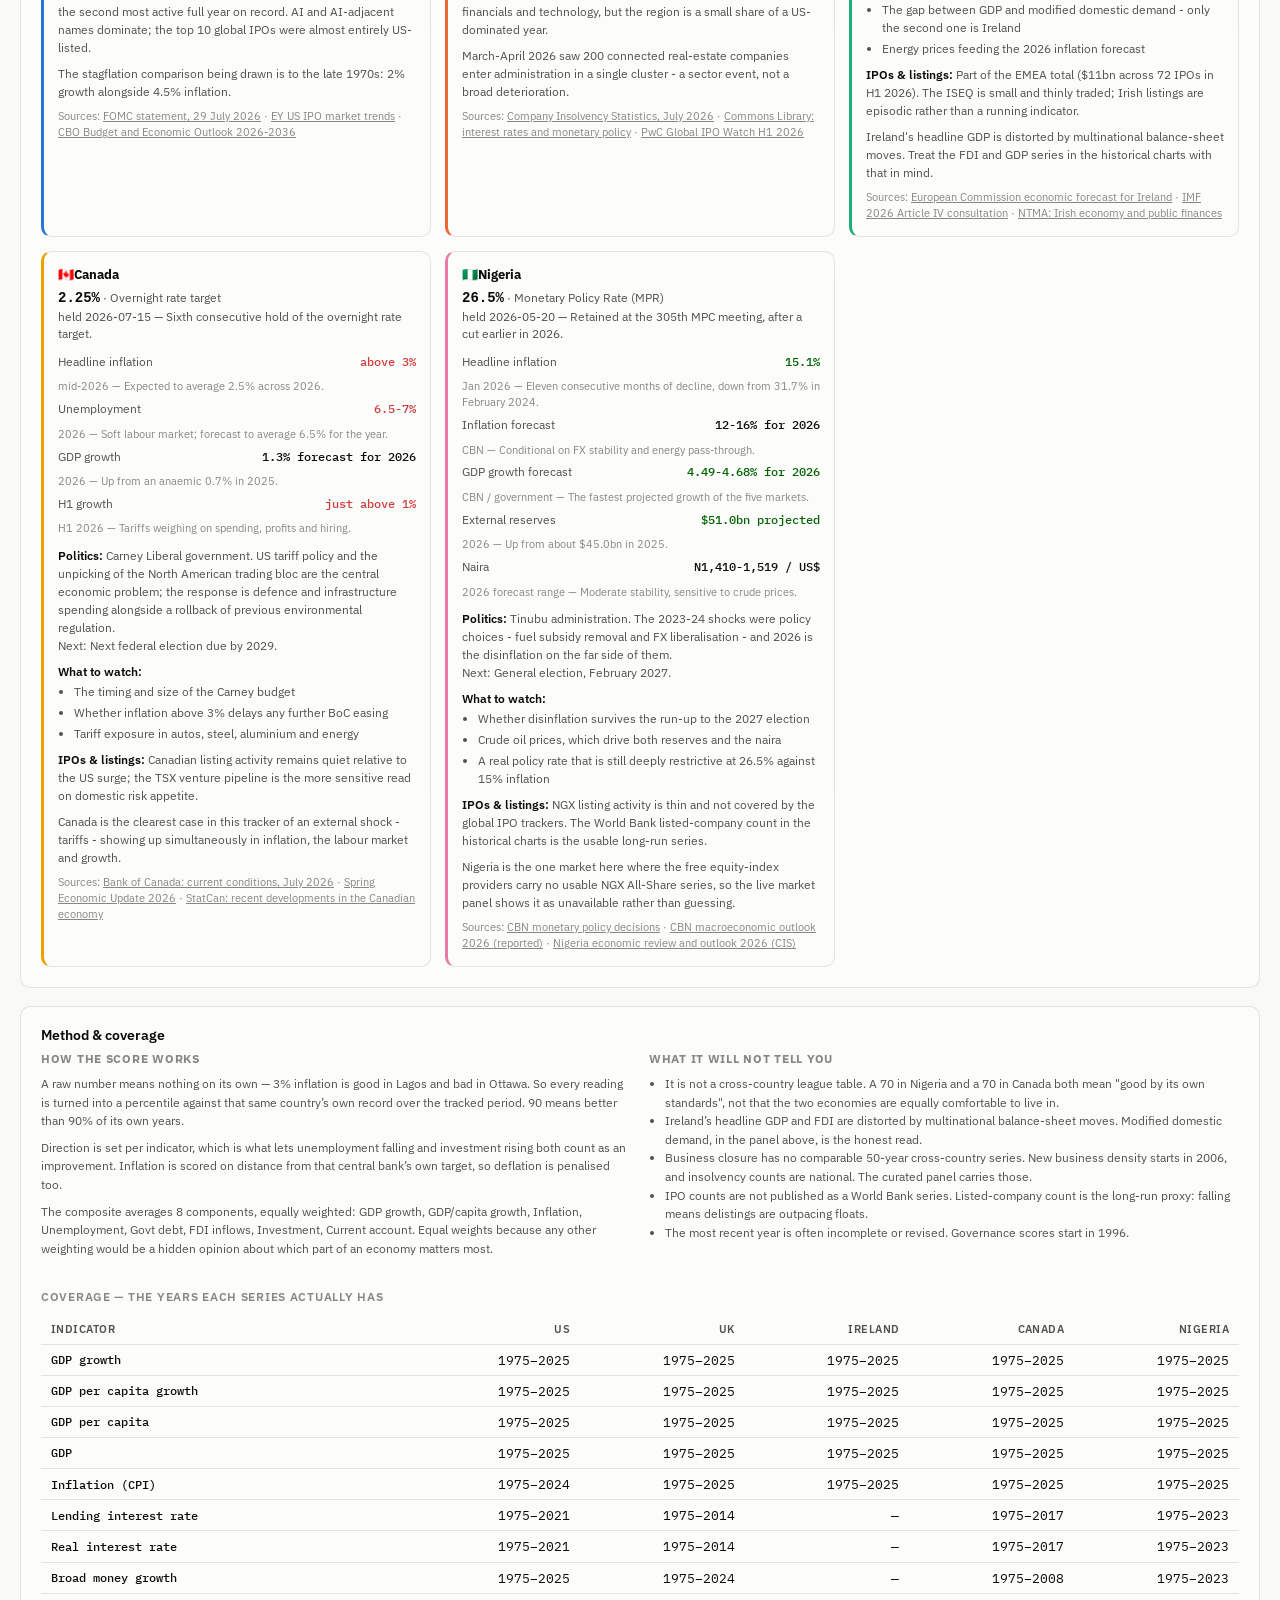
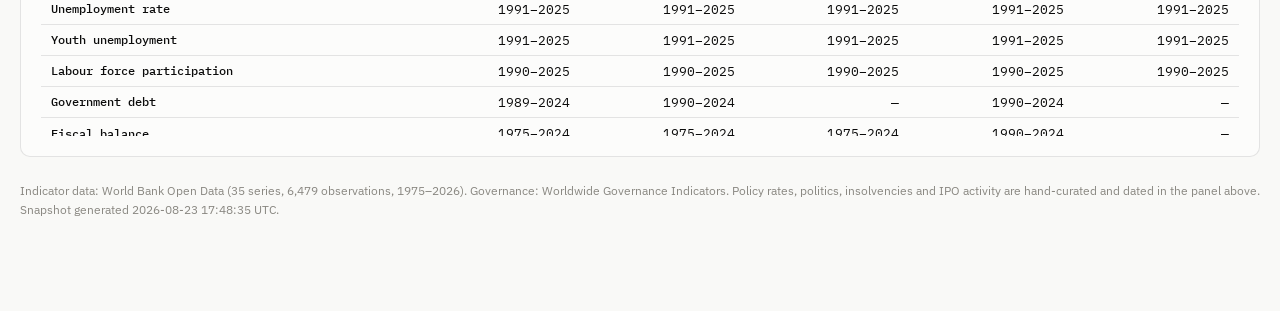
==== commit a77f30f0: "Add a careers tab and publish all three dashboards to Pages The careers tab covers what it takes to " ====
--- a/web/econ.html
+++ b/web/econ.html
@@ -24,6 +24,12 @@
       <button class="btn" id="theme" type="button" aria-label="Switch colour theme">Theme</button>
     </div>
   </header>
+
+  <nav class="tabs" aria-label="Dashboards">
+    <a href="econ.html" data-nav="economy" aria-current="page">Economy</a>
+    <a href="careers.html" data-nav="careers">Careers</a>
+    <a href="index.html" data-nav="markets">Markets</a>
+  </nav>
 
   <div id="banners"></div>
 
--- a/web/styles.css
+++ b/web/styles.css
@@ -409,3 +409,36 @@
   .axis-title { margin-left: 108px; }
   .kpi .value { font-size: 26px; }
 }
+
+/* ── dashboard tabs ───────────────────────────────────────────────────────
+   Shared chrome across the three dashboards. Lives here rather than in a
+   per-page stylesheet because every page carries it. */
+
+.tabs {
+  display: flex;
+  gap: 2px;
+  margin: 0 0 18px;
+  border-bottom: 1px solid var(--border);
+  overflow-x: auto;
+}
+.tabs a {
+  padding: 9px 15px;
+  font-size: 13px;
+  font-weight: 500;
+  color: var(--ink-2);
+  text-decoration: none;
+  border-bottom: 2px solid transparent;
+  margin-bottom: -1px;
+  white-space: nowrap;
+  border-radius: 6px 6px 0 0;
+}
+.tabs a:hover { color: var(--ink); background: var(--surface-sunk); }
+.tabs a[aria-current="page"] {
+  color: var(--ink);
+  font-weight: 600;
+  border-bottom-color: var(--series-1);
+}
+.tabs a:focus-visible {
+  outline: 2px solid var(--ring);
+  outline-offset: -2px;
+}
